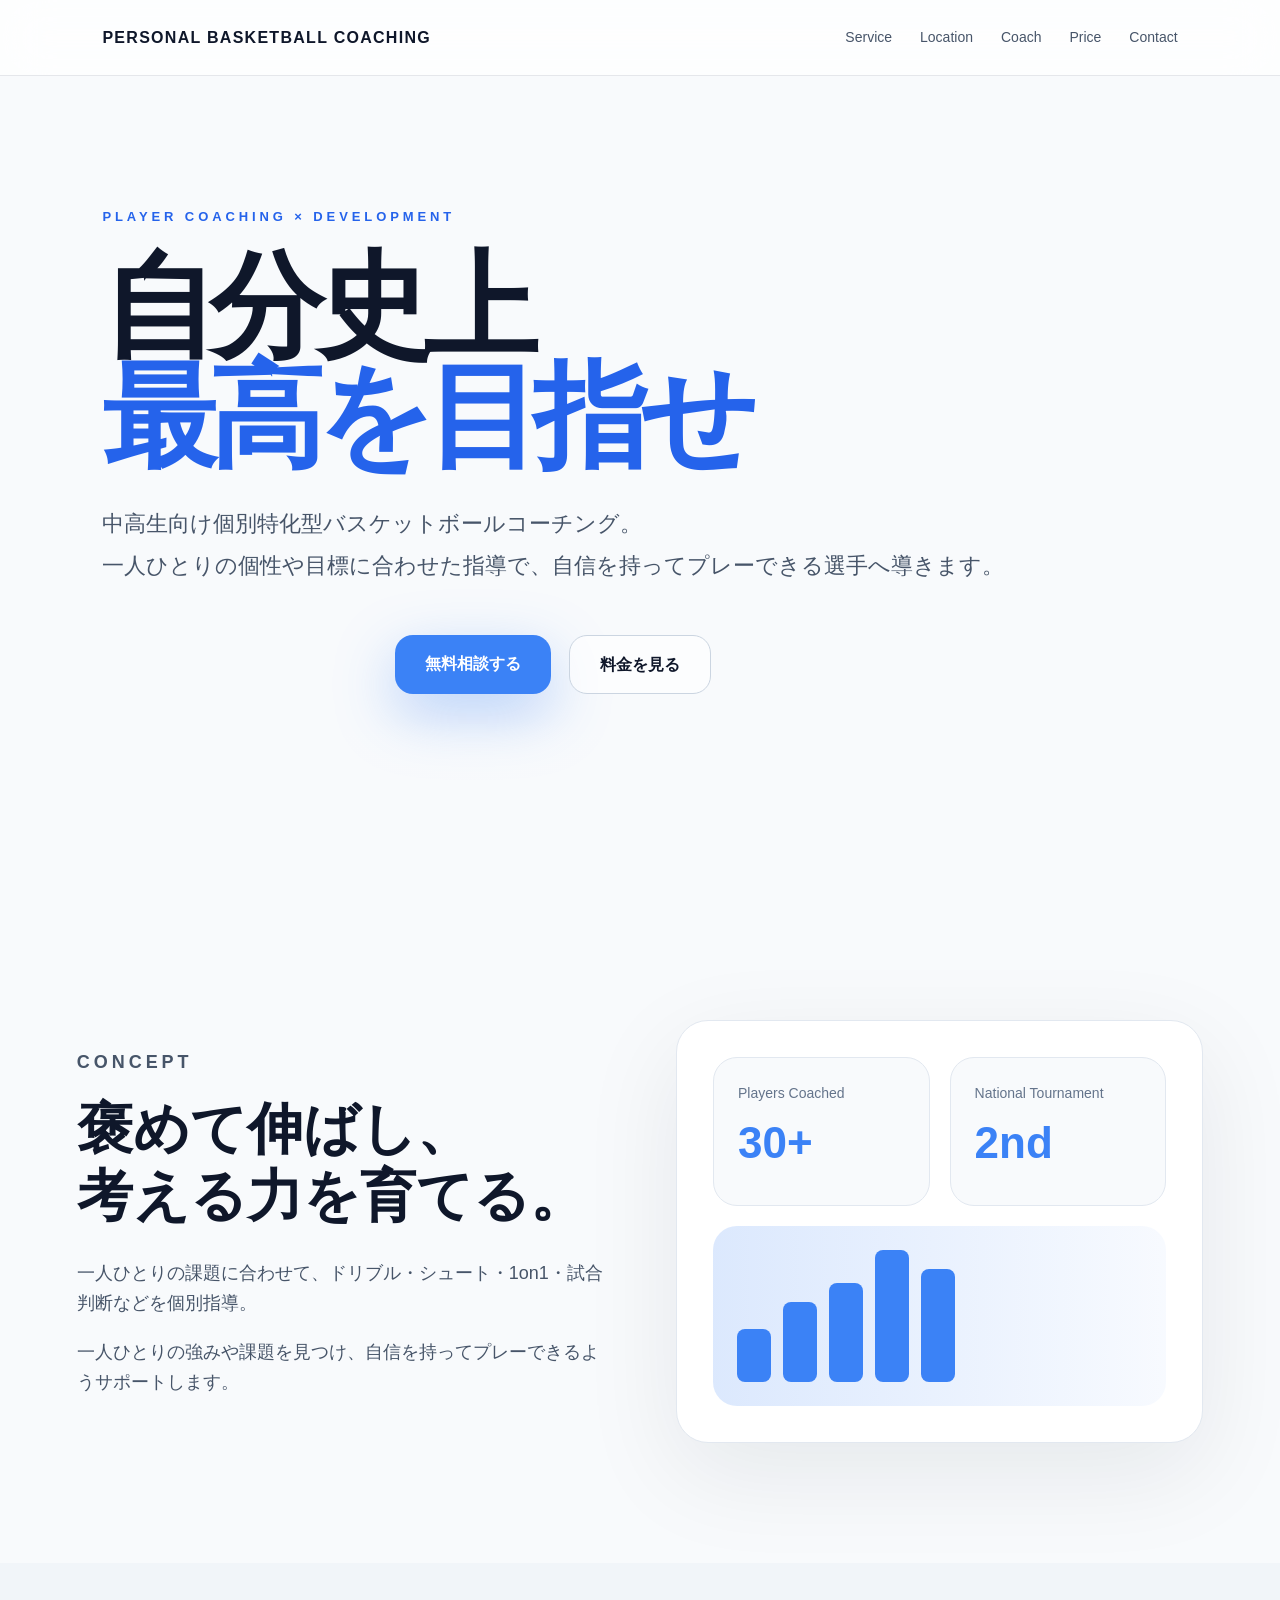
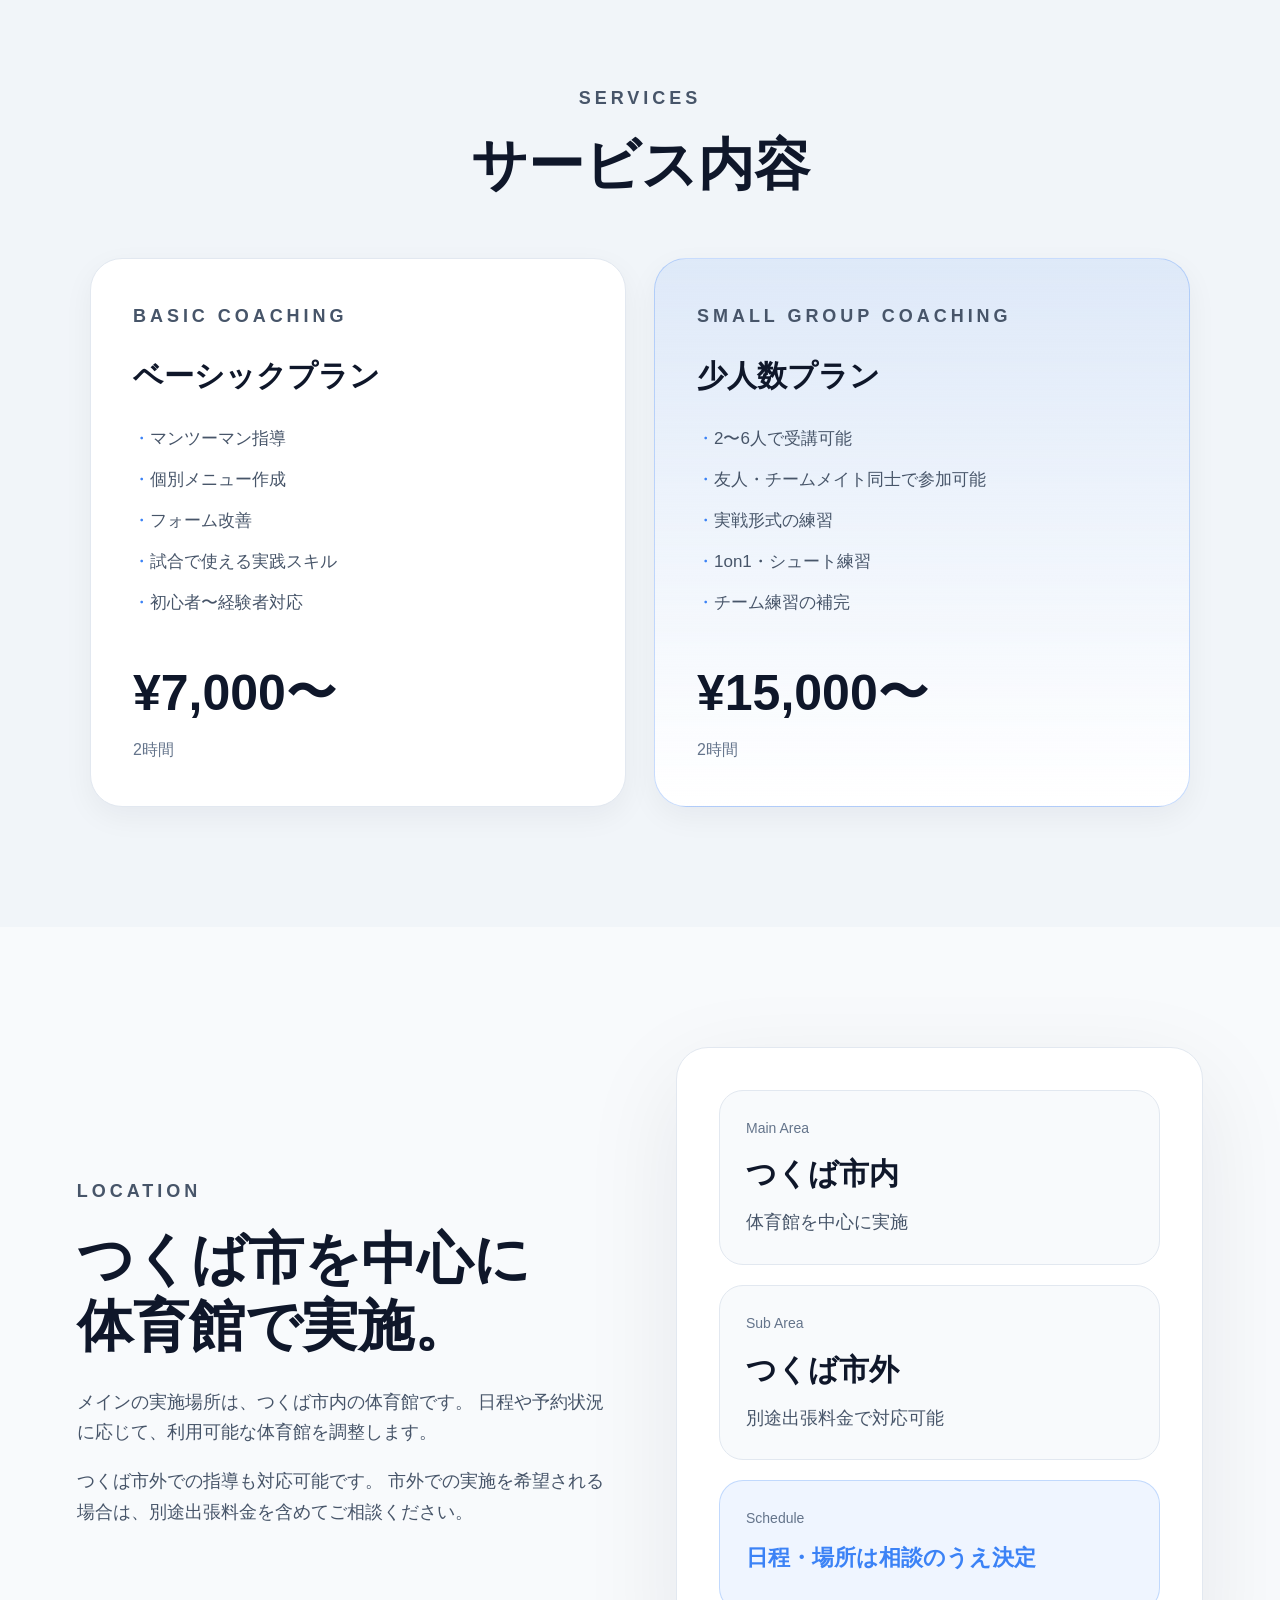
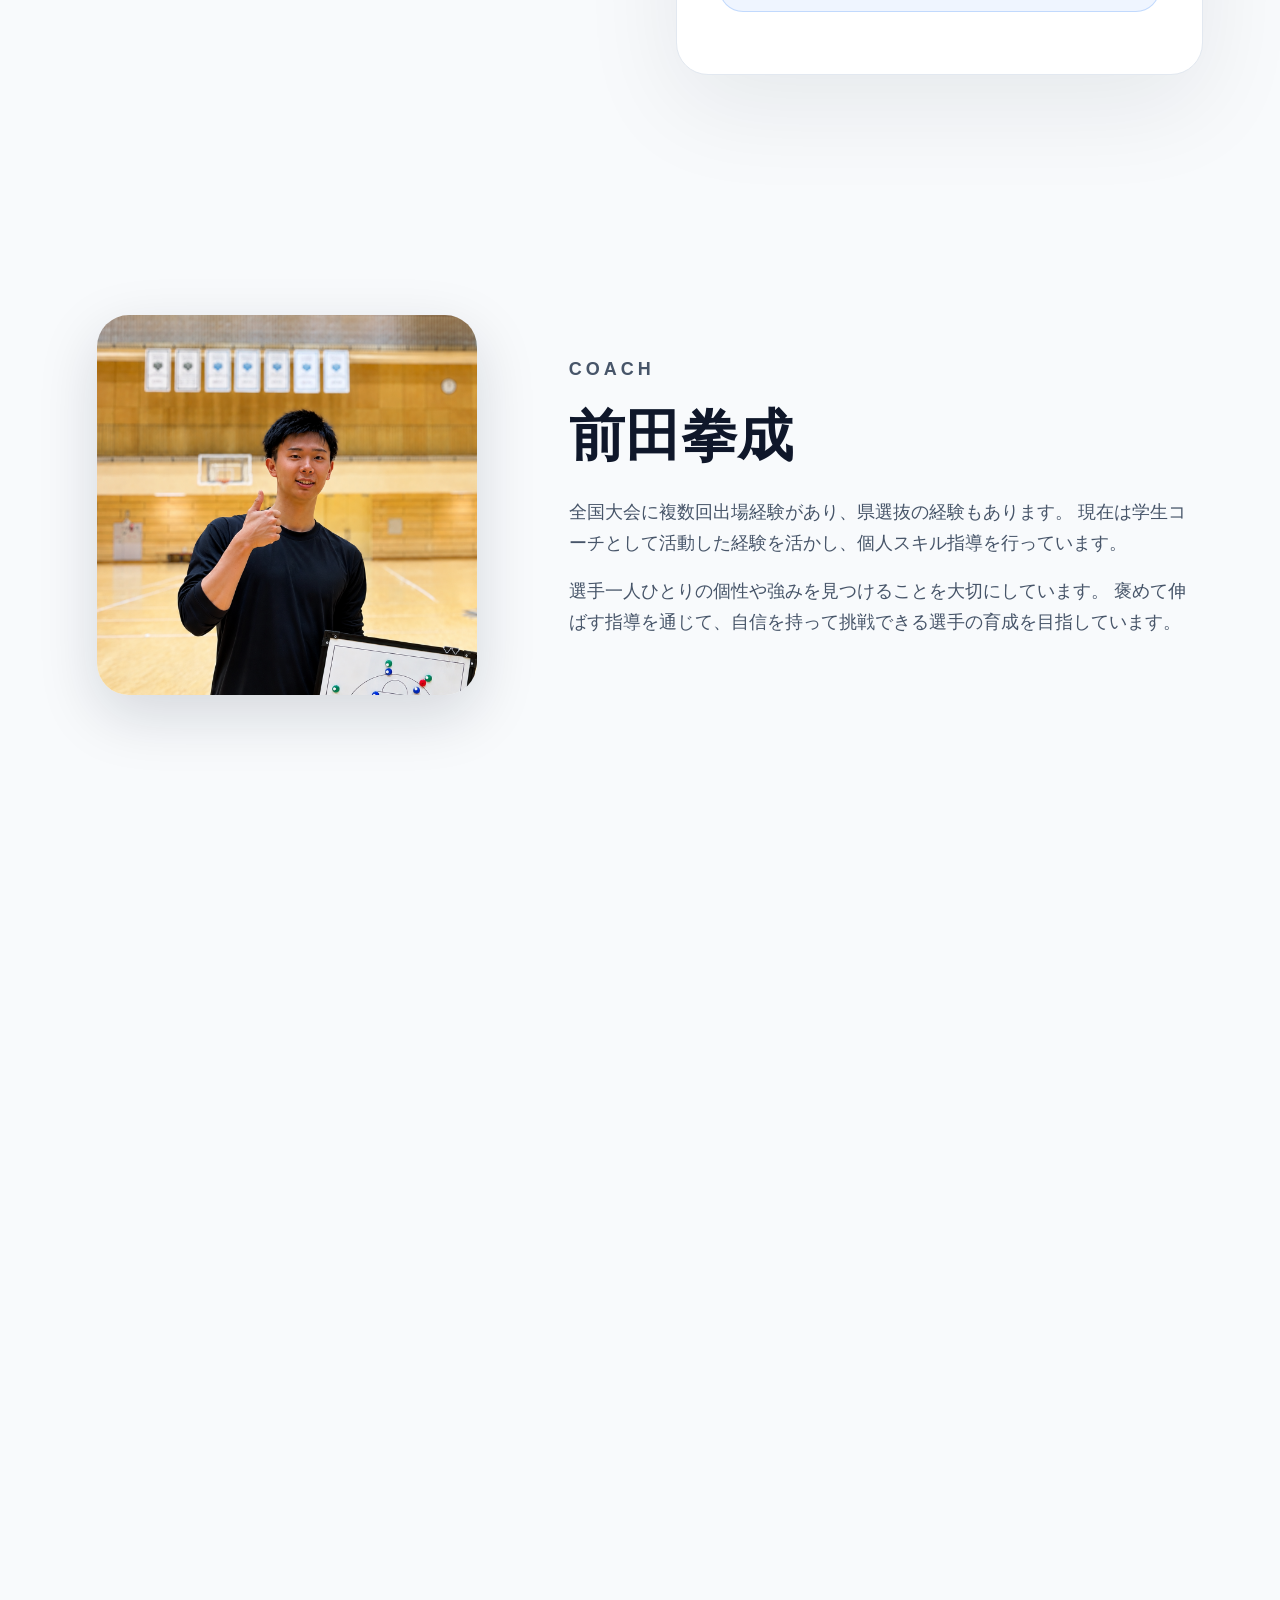
==== index.html @ 7d590913 "Add files via upload" ====
<!DOCTYPE html>
<html lang="ja">
<head>
  <meta charset="UTF-8" />
  <meta name="viewport" content="width=device-width, initial-scale=1.0" />
  <title>つくば市の個人向けバスケットボールコーチング</title>
  <link rel="stylesheet" href="styles.css" />
</head>
<body>
  <header class="header">
    <div class="logo">PERSONAL BASKETBALL COACHING</div>
    <nav>
      <a href="#service">Service</a>
      <a href="#location">Location</a>
      <a href="#coach">Coach</a>
      <a href="#price">Price</a>
      <a href="#contact">Contact</a>
    </nav>
  </header>
  <section class="hero">
    <div class="hero-content">

        <p class="tag">
            Player Coaching ×  Development
        </p>

        <h1>
        自分史上<br>
        <span>最高を目指せ</span>
        </h1>

        <p class="lead">
        中高生向け個別特化型バスケットボールコーチング。
        <br>
        一人ひとりの個性や目標に合わせた指導で、自信を持ってプレーできる選手へ導きます。
        </p>

        <div class="buttons">
        <a href="#contact" class="btn primary">
            無料相談する
        </a>

        <a href="#price" class="btn secondary">
            料金を見る
        </a>
        </div>
    </div>
    </section>

  <section class="section concept">
    <div>
      <p class="tag">Concept</p>
      <h2>褒めて伸ばし、<br>考える力を育てる。</h2>
      <p>
        一人ひとりの課題に合わせて、ドリブル・シュート・1on1・試合判断などを個別指導。
      </p>
      <p>
        一人ひとりの強みや課題を見つけ、自信を持ってプレーできるようサポートします。
      </p>
    </div>

    <div class="analytics-card">
        <div class="stat">
        <span>Players Coached</span>
        <strong>30+</strong>
        </div>

        <div class="stat">
        <span>National Tournament</span>
        <strong>2nd</strong>
        </div>
      <div class="chart">
        <span style="height:40%"></span>
        <span style="height:60%"></span>
        <span style="height:75%"></span>
        <span style="height:100%"></span>
        <span style="height:85%"></span>
      </div>
    </div>
  </section>

  <section id="service" class="section dark">
    <p class="tag center">Services</p>
    <h2 class="center">サービス内容</h2>

    <div class="cards">
      <div class="card">
        <p class="tag">Basic Coaching</p>
        <h3>ベーシックプラン</h3>
        <ul>
          <li>マンツーマン指導</li>
          <li>個別メニュー作成</li>
          <li>フォーム改善</li>
          <li>試合で使える実践スキル</li>
          <li>初心者〜経験者対応</li>
        </ul>
        <p class="price">¥7,000〜</p>
        <span>2時間</span>
      </div>

      <div class="card featured">
        <p class="tag">Small Group Coaching</p>
        <h3>少人数プラン</h3>

        <ul>
            <li>2〜6人で受講可能</li>
            <li>友人・チームメイト同士で参加可能</li>
            <li>実戦形式の練習</li>
            <li>1on1・シュート練習</li>
            <li>チーム練習の補完</li>
        </ul>

        <p class="price">¥15,000〜</p>
        <span>2時間</span>
      </div>
    </div>
  </section>
  
    <section id="location" class="section location">
    <div>
        <p class="tag">Location</p>

        <h2>
        つくば市を中心に<br>
        体育館で実施。
        </h2>

        <p>
        メインの実施場所は、つくば市内の体育館です。
        日程や予約状況に応じて、利用可能な体育館を調整します。
        </p>

        <p>
        つくば市外での指導も対応可能です。
        市外での実施を希望される場合は、別途出張料金を含めてご相談ください。
        </p>
    </div>

    <div class="location-card">
        <div class="location-box">
        <span>Main Area</span>
        <strong>つくば市内</strong>
        <p>体育館を中心に実施</p>
        </div>

        <div class="location-box">
        <span>Sub Area</span>
        <strong>つくば市外</strong>
        <p>別途出張料金で対応可能</p>
        </div>

        <div class="location-box location-note">
        <span>Schedule</span>
        <strong>日程・場所は相談のうえ決定</strong>
        </div>
    </div>
    </section>

  <section id="coach" class="section coach">
    <div class="coach-img">
        <img src="images/coach.png" alt="coach">
    </div>
    <div>
      <p class="tag">Coach</p>
      <h2>前田拳成</h2>
      <p>
        全国大会に複数回出場経験があり、県選抜の経験もあります。
        現在は学生コーチとして活動した経験を活かし、個人スキル指導を行っています。
      </p>
      <p>
        選手一人ひとりの個性や強みを見つけることを大切にしています。
        褒めて伸ばす指導を通じて、自信を持って挑戦できる選手の育成を目指しています。
      </p>
    </div>
  </section>

  <section id="price" class="section dark">
    <p class="tag center">Price</p>
    <h2 class="center">料金</h2>

    <div class="price-list">
      <div><span>ベーシック 2時間</span><strong>¥7,000〜</strong></div>
       <div><span>ベーシック 1ヶ月（8時間）</span><strong>¥28,000〜</strong></div>
      <div><span>少人数 2時間</span><strong>¥15,000〜</strong></div>
    </div>
  </section>

  <section id="contact" class="cta">
    <h2>本気で上手くなりたい選手へ。</h2>
    <p>一人ひとりの課題に合わせたコーチングで、試合で使えるスキルを身につける。</p>
    <a
        href="https://line.me/ti/p/PihSrC2wMK"
        target="_blank"
        class="btn primary"
        >
        LINEで無料相談
    </a>
  </section>

  <script src="script.js"></script>
</body>
</html>
---- styles.css ----
* {
  margin: 0;
  padding: 0;
  box-sizing: border-box;
}

body {
  background: #f8fafc;
  color: #0f172a;
  font-family: -apple-system, BlinkMacSystemFont, "Helvetica Neue", Arial, sans-serif;
  line-height: 1.7;
}

a {
  color: inherit;
  text-decoration: none;
}

.header {
  position: fixed;
  top: 0;
  width: 100%;
  padding: 24px 8%;
  display: flex;
  justify-content: space-between;
  align-items: center;
  z-index: 100;
  background: rgba(255,255,255,.72);
  backdrop-filter: blur(24px);
  border-bottom: 1px solid #e5e7eb;
}

.logo {
  font-weight: 800;
  letter-spacing: 0.08em;
}

nav {
  display: flex;
  gap: 28px;
  color: #475569;
  font-size: 14px;
}

nav a:hover {
  color: #3b82f6;
}

.hero {
  height: 100vh;
  min-height: 760px;
  background:
    linear-gradient(
      90deg,
      rgba(248,250,252,.98) 0%,
      rgba(248,250,252,.88) 40%,
      rgba(248,250,252,.45) 70%,
      rgba(248,250,252,.15) 100%
    ),
    url("https://images.unsplash.com/photo-1546519638-68e109498ffc?q=80&w=2000&auto=format&fit=crop")
    center center / cover;
  display: flex;
  align-items: center;
  justify-content: flex-start;
  padding: 0 8%;
  position: relative;
}

.hero-content {
  max-width: 1000px;
}

.hero .tag {
  color: #2563eb;
  font-size: 13px;
  letter-spacing: .3em;
  font-weight: 700;
  margin-bottom: 24px;
}

.hero h1 {
  font-size: clamp(70px, 9vw, 120px);
  line-height: .95;
  letter-spacing: -0.07em;
  margin-bottom: 32px;
  color: #0f172a;
}

.hero h1 span {
  color: #2563eb;
}

.hero .lead {
  font-size: 22px;
  line-height: 1.9;
  color: #475569;
  margin-bottom: 48px;
}

.hero .buttons {
  display: flex;
  gap: 18px;
}

.hero::after {
  content: "";
  position: absolute;
  left: 0;
  right: 0;
  bottom: 0;
  height: 180px;
  background: linear-gradient(
    to bottom,
    rgba(248,250,252,0),
    #f8fafc
  );
}

.tag {
  color: #3b82f6;
  letter-spacing: .22em;
  text-transform: uppercase;
  font-size: 13px;
  margin-bottom: 18px;
  font-weight: 700;
}

h1 {
  font-size: clamp(44px, 8vw, 86px);
  line-height: 1.08;
  margin-bottom: 28px;
}

h1 span,
h2 span {
  color: #3b82f6;
}

h2 {
  font-size: clamp(34px, 5vw, 56px);
  line-height: 1.2;
  margin-bottom: 28px;
}

h3 {
  font-size: 30px;
  margin-bottom: 24px;
}

.lead {
  color: #475569;
  font-size: clamp(17px, 2vw, 23px);
  margin-bottom: 42px;
}

.buttons {
  display: flex;
  justify-content: center;
  gap: 16px;
  flex-wrap: wrap;
}

.btn {
  display: inline-block;
  padding: 15px 30px;
  border-radius: 18px;
  font-weight: 700;
  transition: .25s;
}

.primary {
  color: #fff;
  background: #3b82f6;
  box-shadow: 0 20px 60px rgba(59,130,246,.35);
}

.primary:hover {
  background: #60a5fa;
  transform: translateY(-2px);
}

.secondary {
  color: #0f172a;
  background: rgba(255,255,255,.65);
  border: 1px solid #cbd5e1;
}

.secondary:hover {
  border-color: #3b82f6;
  transform: translateY(-2px);
}

.section {
  padding: 120px 6%;
  max-width: 1280px;
  margin: 0 auto;
}

.concept,
.location {
  display: grid;
  grid-template-columns: 1fr 1fr;
  gap: 72px;
  align-items: center;
}

.section p {
  color: #475569;
  font-size: 18px;
  margin-bottom: 18px;
}

.dark {
  max-width: none;
  background: #f1f5f9;
}

.center {
  text-align: center;
}

.analytics-card {
  background: #fff;
  border: 1px solid #e2e8f0;
  border-radius: 32px;
  padding: 36px;
  display: grid;
  grid-template-columns: 1fr 1fr;
  gap: 20px;
  box-shadow: 0 30px 100px rgba(15,23,42,.08);
}

.stat {
  background: #f8fafc;
  border: 1px solid #e2e8f0;
  border-radius: 24px;
  padding: 24px;
}

.stat span {
  display: block;
  color: #64748b;
  font-size: 14px;
}

.stat strong {
  color: #3b82f6;
  font-size: 44px;
}

.chart {
  grid-column: span 2;
  height: 180px;
  background: linear-gradient(90deg, rgba(59,130,246,.18), rgba(59,130,246,.04));
  border-radius: 24px;
  display: flex;
  align-items: flex-end;
  gap: 12px;
  padding: 24px;
}

.chart span {
  width: 34px;
  background: #3b82f6;
  border-radius: 8px;
}

.cards {
  display: grid;
  grid-template-columns: repeat(2, 1fr);
  gap: 28px;
  max-width: 1100px;
  margin: 60px auto 0;
}

.card {
  background: #fff;
  border: 1px solid #e2e8f0;
  border-radius: 32px;
  padding: 42px;
  transition: .25s;
  box-shadow: 0 10px 30px rgba(15,23,42,.05);
}

.card:hover {
  border-color: rgba(59,130,246,.45);
  transform: translateY(-4px);
  box-shadow: 0 24px 70px rgba(15,23,42,.09);
}

.featured {
  background: linear-gradient(to bottom, rgba(59,130,246,.10), #fff);
  border-color: rgba(59,130,246,.28);
}

ul {
  list-style: none;
  color: #475569;
  font-size: 17px;
}

li {
  margin-bottom: 12px;
}

li::before {
  content: "・";
  color: #3b82f6;
}

.price {
  font-size: 50px !important;
  font-weight: 800;
  color: #0f172a !important;
  margin-top: 34px;
  margin-bottom: 0 !important;
}

.card > span {
  color: #64748b;
}

.location-card {
  background: #fff;
  border: 1px solid #e2e8f0;
  border-radius: 32px;
  padding: 42px;
  box-shadow: 0 30px 100px rgba(15,23,42,.08);
}

.location-box {
  background: #f8fafc;
  border: 1px solid #e2e8f0;
  border-radius: 24px;
  padding: 26px;
  margin-bottom: 20px;
}

.location-box span {
  display: block;
  color: #64748b;
  font-size: 14px;
  margin-bottom: 8px;
}

.location-box strong {
  display: block;
  color: #0f172a;
  font-size: 30px;
  margin-bottom: 8px;
}

.location-box p {
  color: #475569;
  margin-bottom: 0;
}

.location-note {
  background: rgba(59,130,246,.08);
  border-color: rgba(59,130,246,.25);
}

.location-note strong {
  color: #3b82f6;
  font-size: 22px;
}

/* Coach */
.coach {
  display: grid;
  grid-template-columns: 420px 1fr;
  gap: 72px;
  align-items: center;
}

.coach-img {
  display: flex;
  justify-content: center;
  align-items: flex-start;
}

.coach-img img {
  width: 100%;
  max-width: 380px;
  height: auto;
  border-radius: 32px;
  box-shadow: 0 20px 60px rgba(15,23,42,.15);
}

.price-list {
  max-width: 900px;
  margin: 56px auto 0;
  background: #fff;
  border: 1px solid #e2e8f0;
  border-radius: 28px;
  overflow: hidden;
  box-shadow: 0 20px 70px rgba(15,23,42,.06);
}

.price-list div {
  display: flex;
  justify-content: space-between;
  padding: 24px 32px;
  border-bottom: 1px solid #e2e8f0;
  font-size: 18px;
  color: #334155;
}

.price-list div:last-child {
  border-bottom: none;
}

.price-list strong {
  color: #3b82f6;
  font-size: 22px;
}

.cta {
  padding: 140px 6%;
  text-align: center;
  background: linear-gradient(to bottom, #f8fafc, #fff);
}

.cta p {
  color: #64748b;
  font-size: 20px;
  margin-bottom: 40px;
}

.fade-in {
  opacity: 0;
  transform: translateY(30px);
  transition: 0.8s ease;
}

.fade-in.show {
  opacity: 1;
  transform: translateY(0);
}

@media (max-width: 768px) {
  nav {
    display: none;
  }

  .concept,
  .location,
  .cards {
    grid-template-columns: 1fr;
  }

  .coach {
    grid-template-columns: 1fr;
  }

  .coach-img img {
    max-width: 300px;
  }

  .section {
    padding: 90px 6%;
  }

  .analytics-card {
    grid-template-columns: 1fr;
  }

  .chart {
    grid-column: span 1;
  }

  .price-list div {
    flex-direction: column;
    gap: 8px;
  }
}
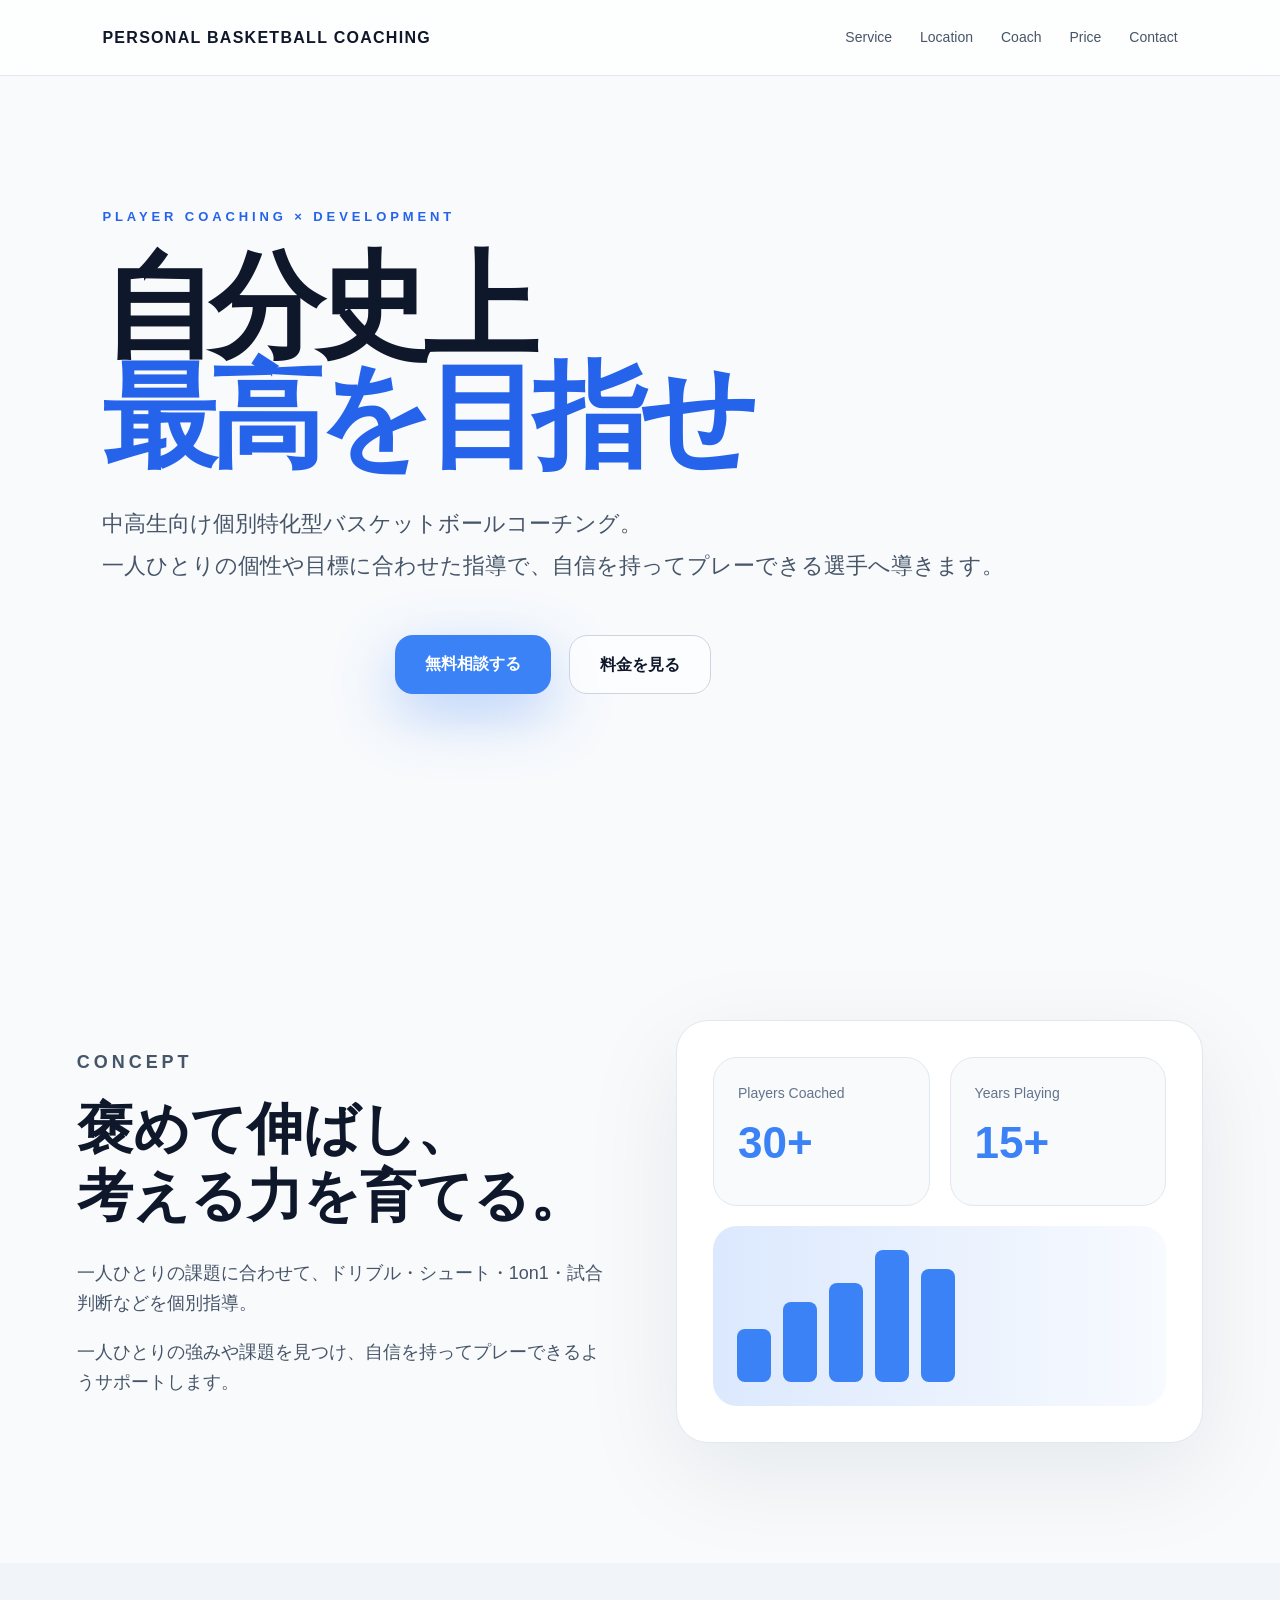
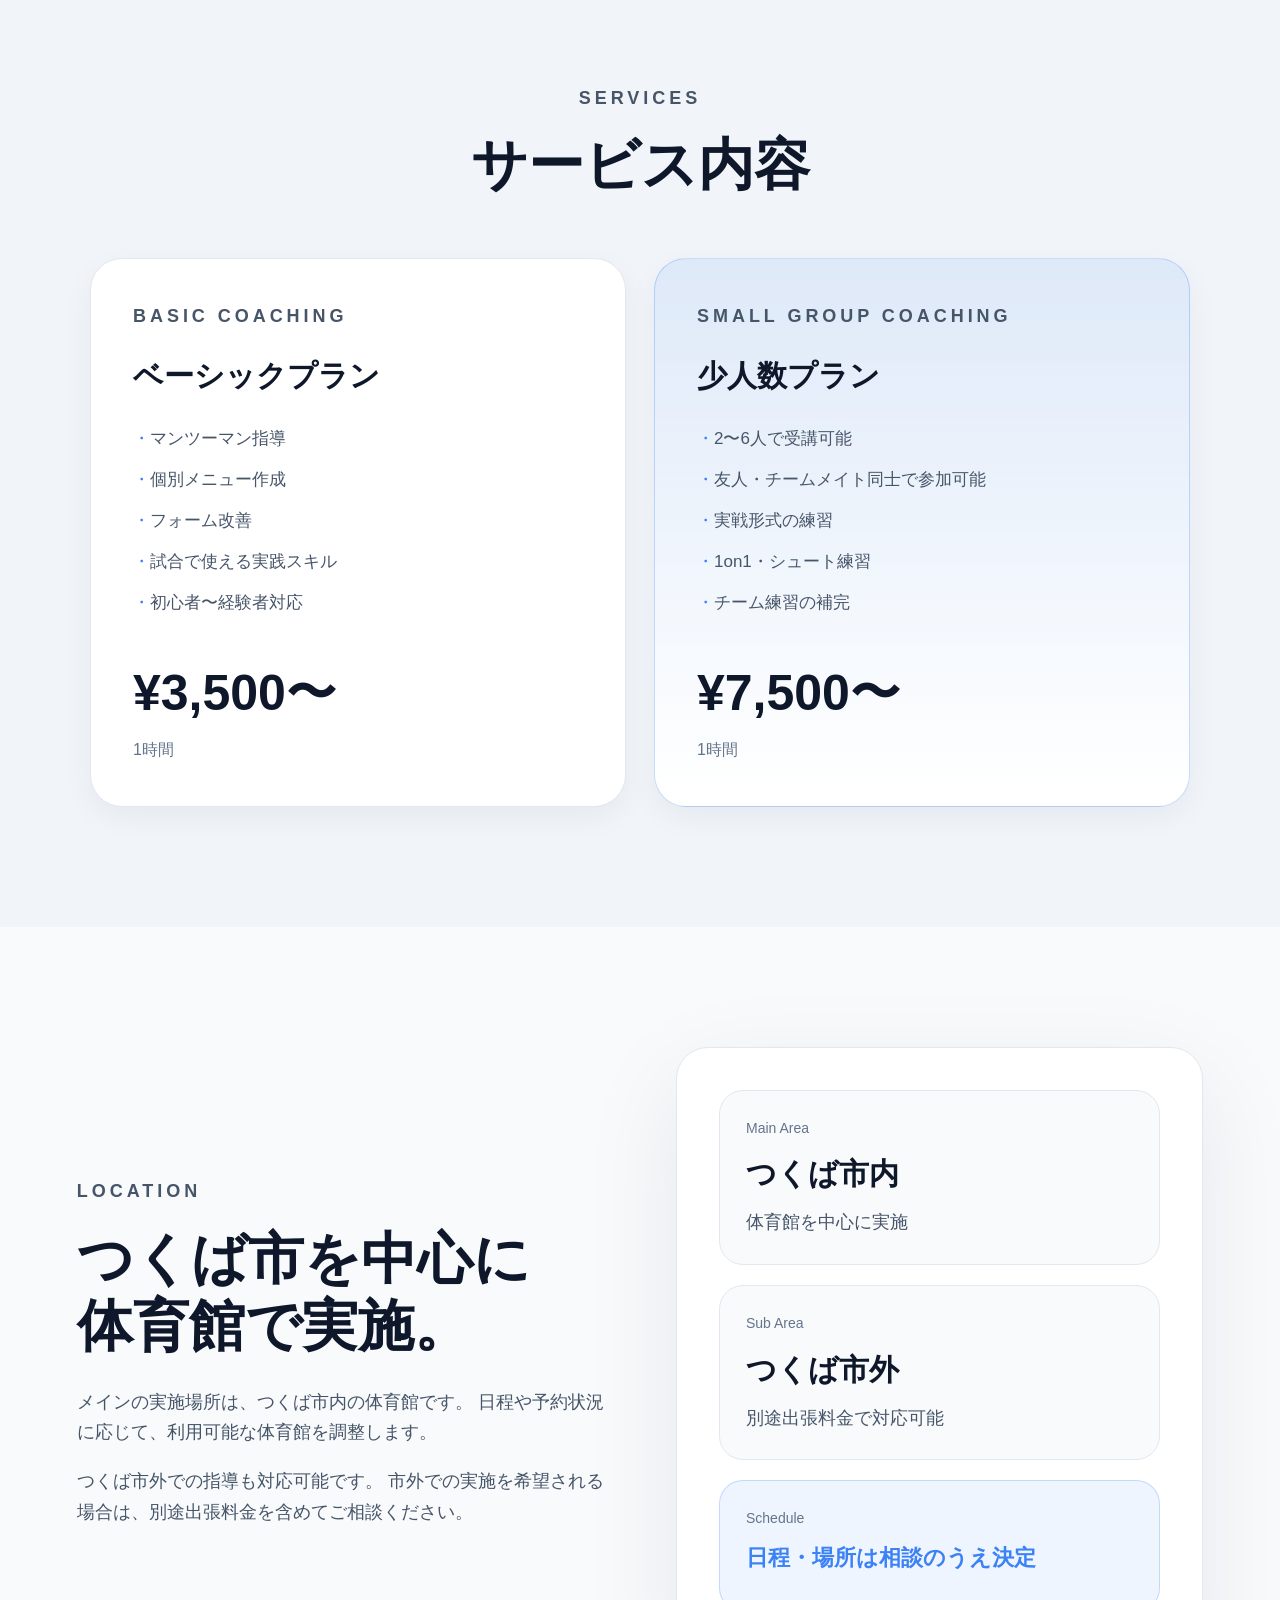
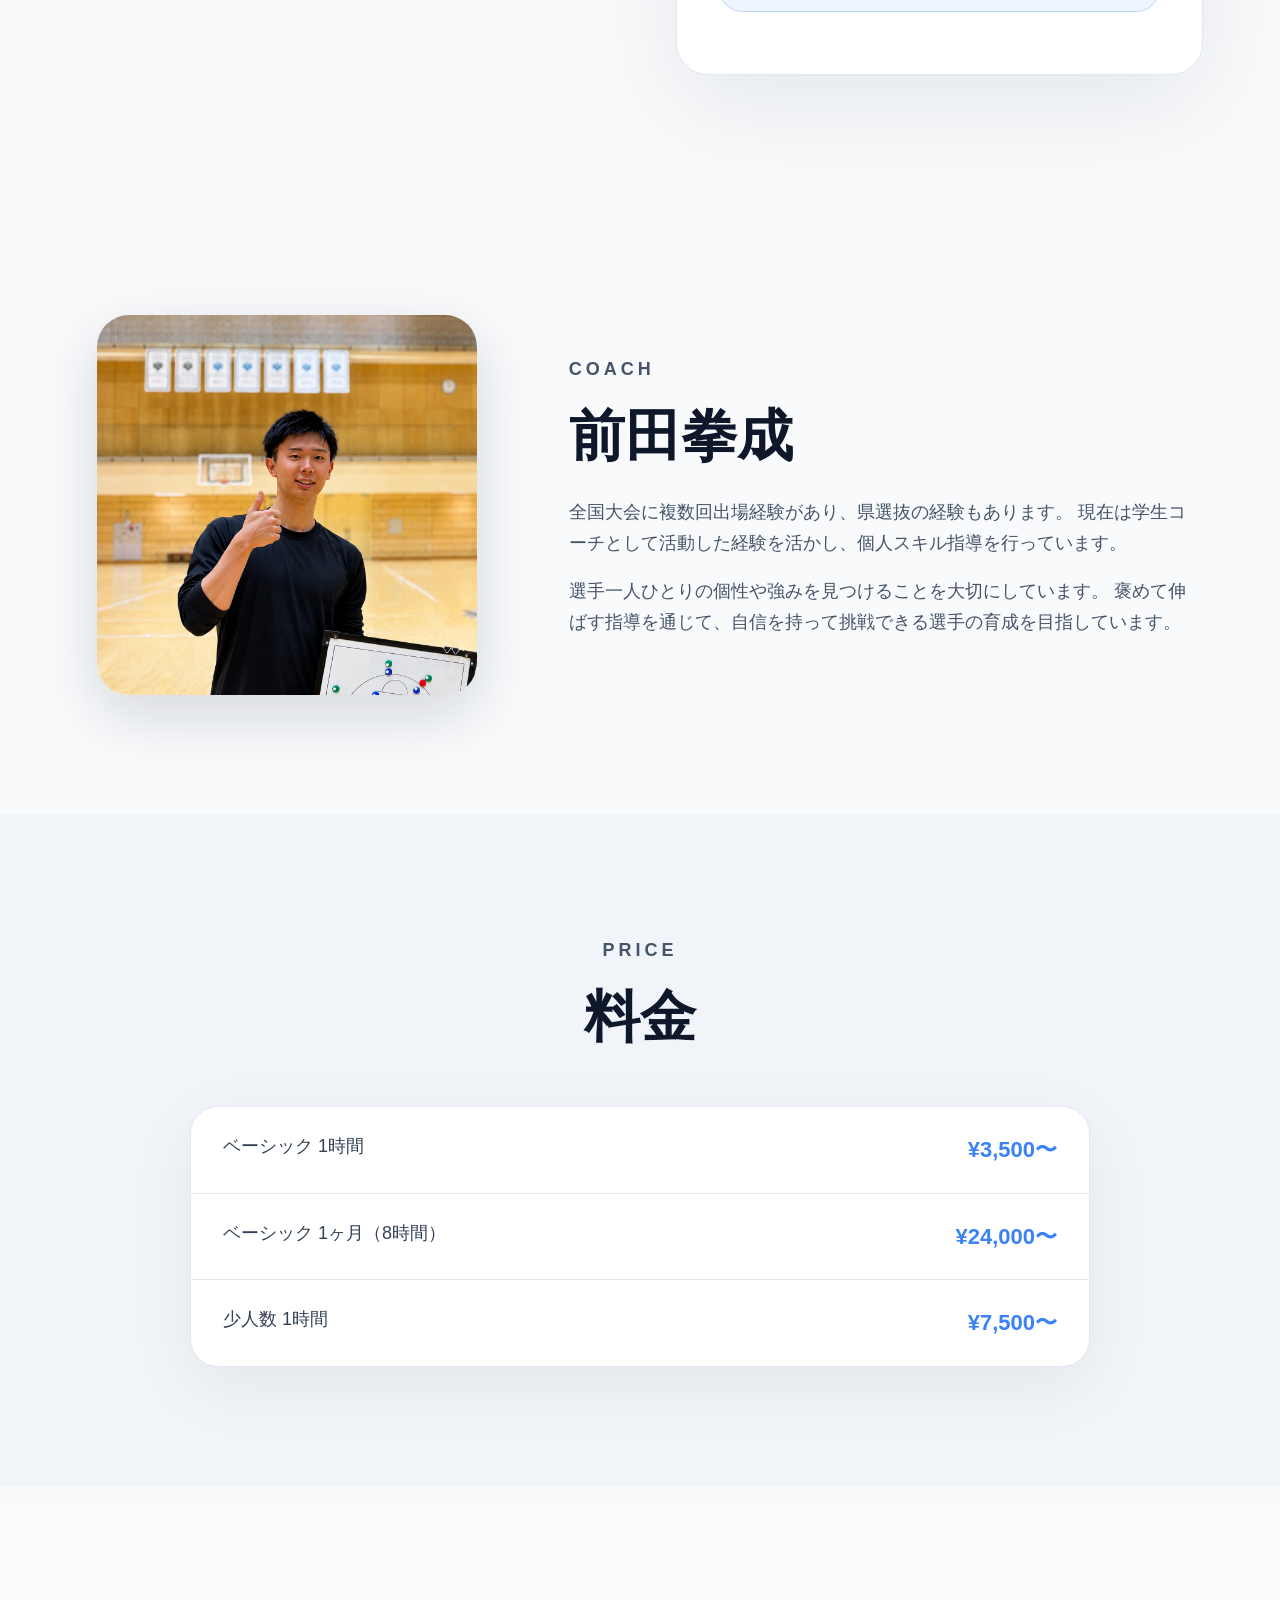
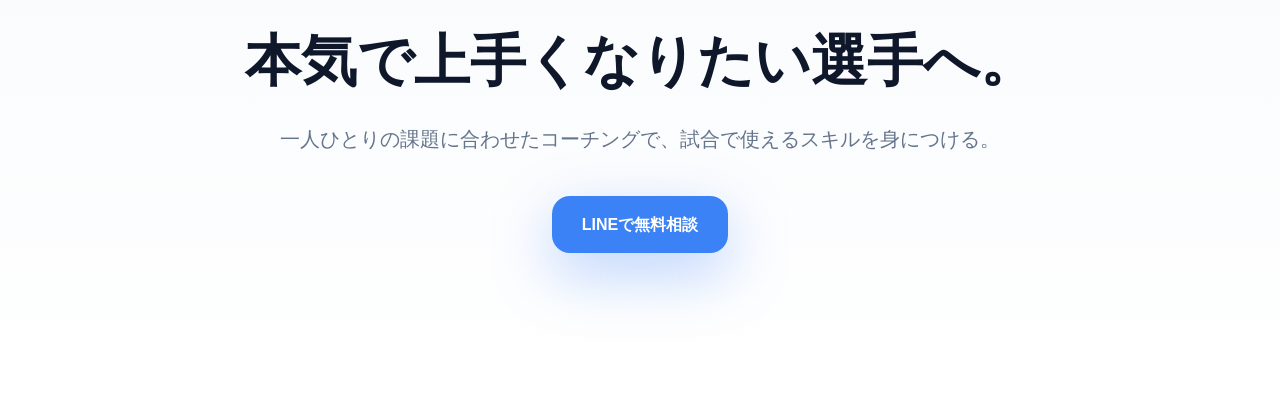
==== commit 161e81cf: "Update index.html" ====
--- a/index.html
+++ b/index.html
@@ -66,8 +66,8 @@
         </div>
 
         <div class="stat">
-        <span>National Tournament</span>
-        <strong>2nd</strong>
+        <span>Years Playing</span>
+        <strong>15+</strong>
         </div>
       <div class="chart">
         <span style="height:40%"></span>
@@ -94,8 +94,8 @@
           <li>試合で使える実践スキル</li>
           <li>初心者〜経験者対応</li>
         </ul>
-        <p class="price">¥7,000〜</p>
-        <span>2時間</span>
+        <p class="price">¥3,500〜</p>
+        <span>1時間</span>
       </div>
 
       <div class="card featured">
@@ -110,8 +110,8 @@
             <li>チーム練習の補完</li>
         </ul>
 
-        <p class="price">¥15,000〜</p>
-        <span>2時間</span>
+        <p class="price">¥7,500〜</p>
+        <span>1時間</span>
       </div>
     </div>
   </section>
@@ -179,9 +179,9 @@
     <h2 class="center">料金</h2>
 
     <div class="price-list">
-      <div><span>ベーシック 2時間</span><strong>¥7,000〜</strong></div>
-       <div><span>ベーシック 1ヶ月（8時間）</span><strong>¥28,000〜</strong></div>
-      <div><span>少人数 2時間</span><strong>¥15,000〜</strong></div>
+      <div><span>ベーシック 1時間</span><strong>¥3,500〜</strong></div>
+       <div><span>ベーシック 1ヶ月（8時間）</span><strong>¥24,000〜</strong></div>
+      <div><span>少人数 1時間</span><strong>¥7,500〜</strong></div>
     </div>
   </section>
 
@@ -199,4 +199,4 @@
 
   <script src="script.js"></script>
 </body>
-</html>+</html>
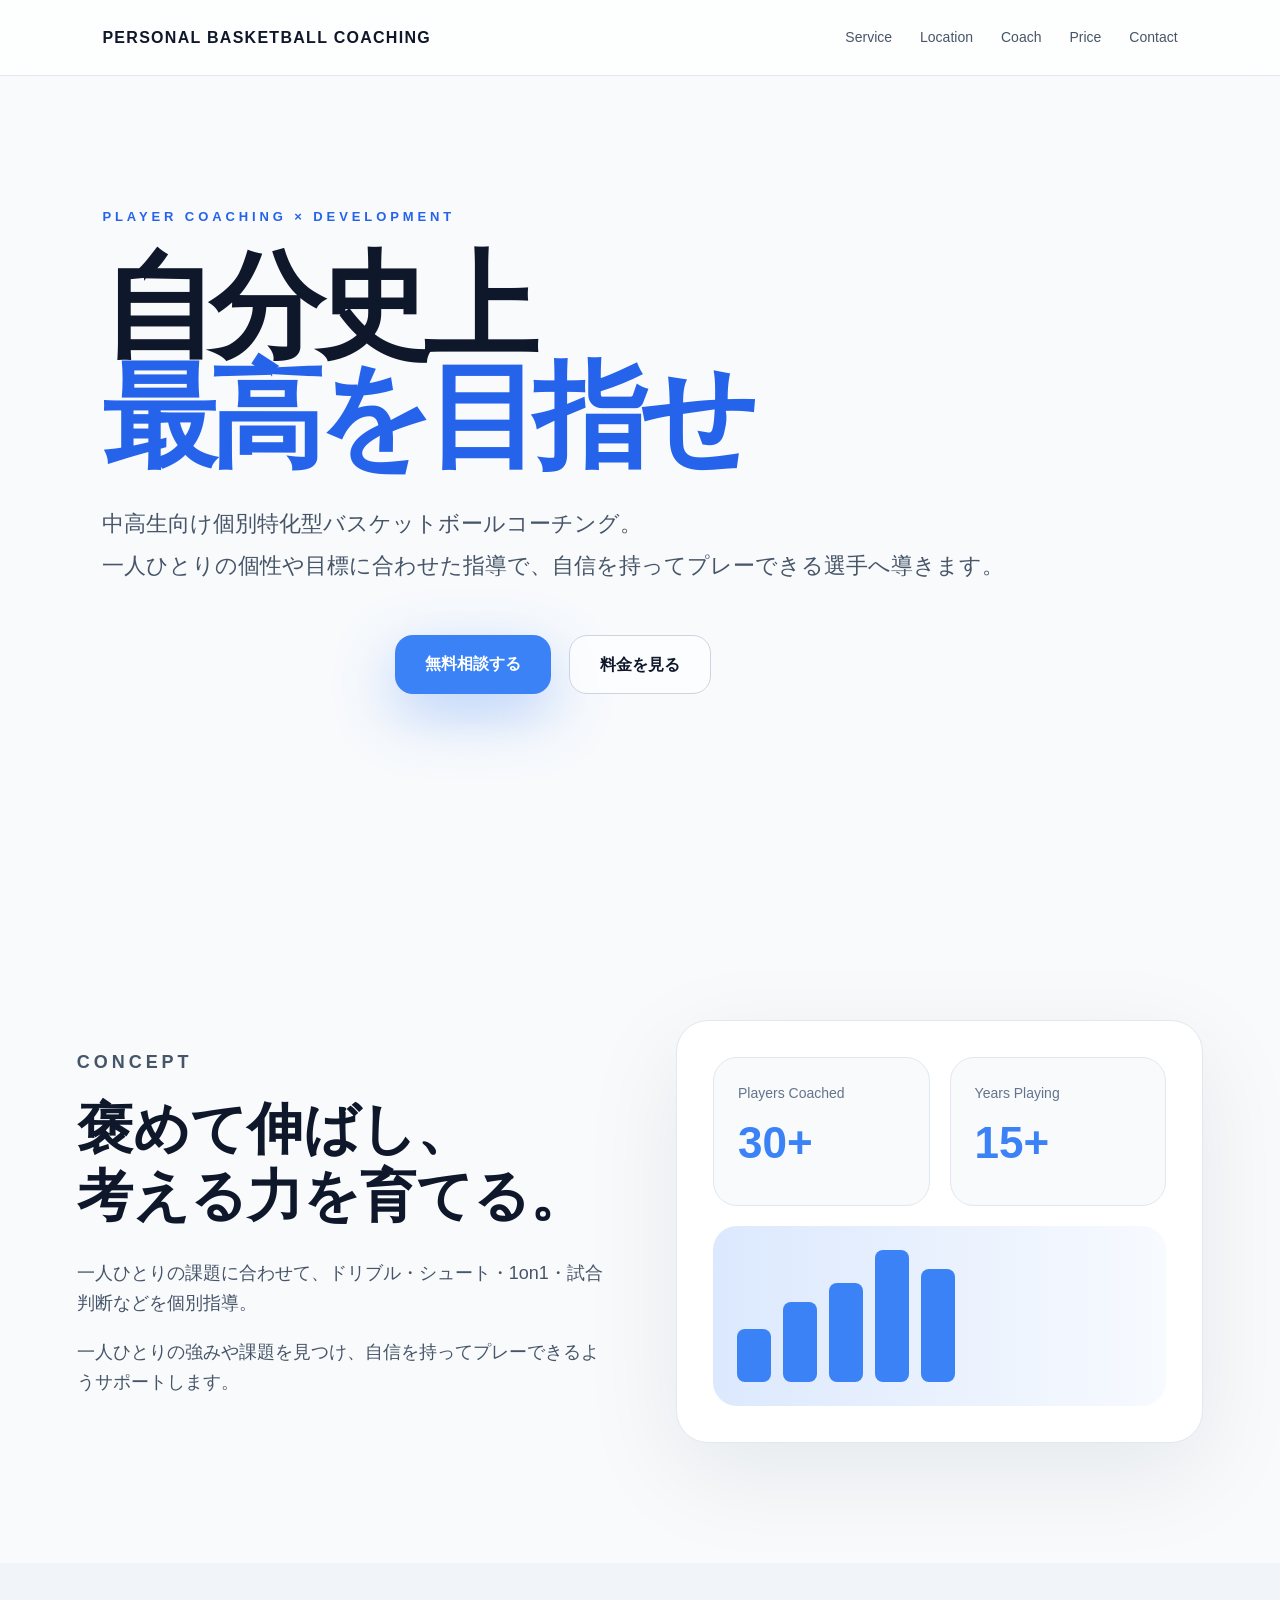
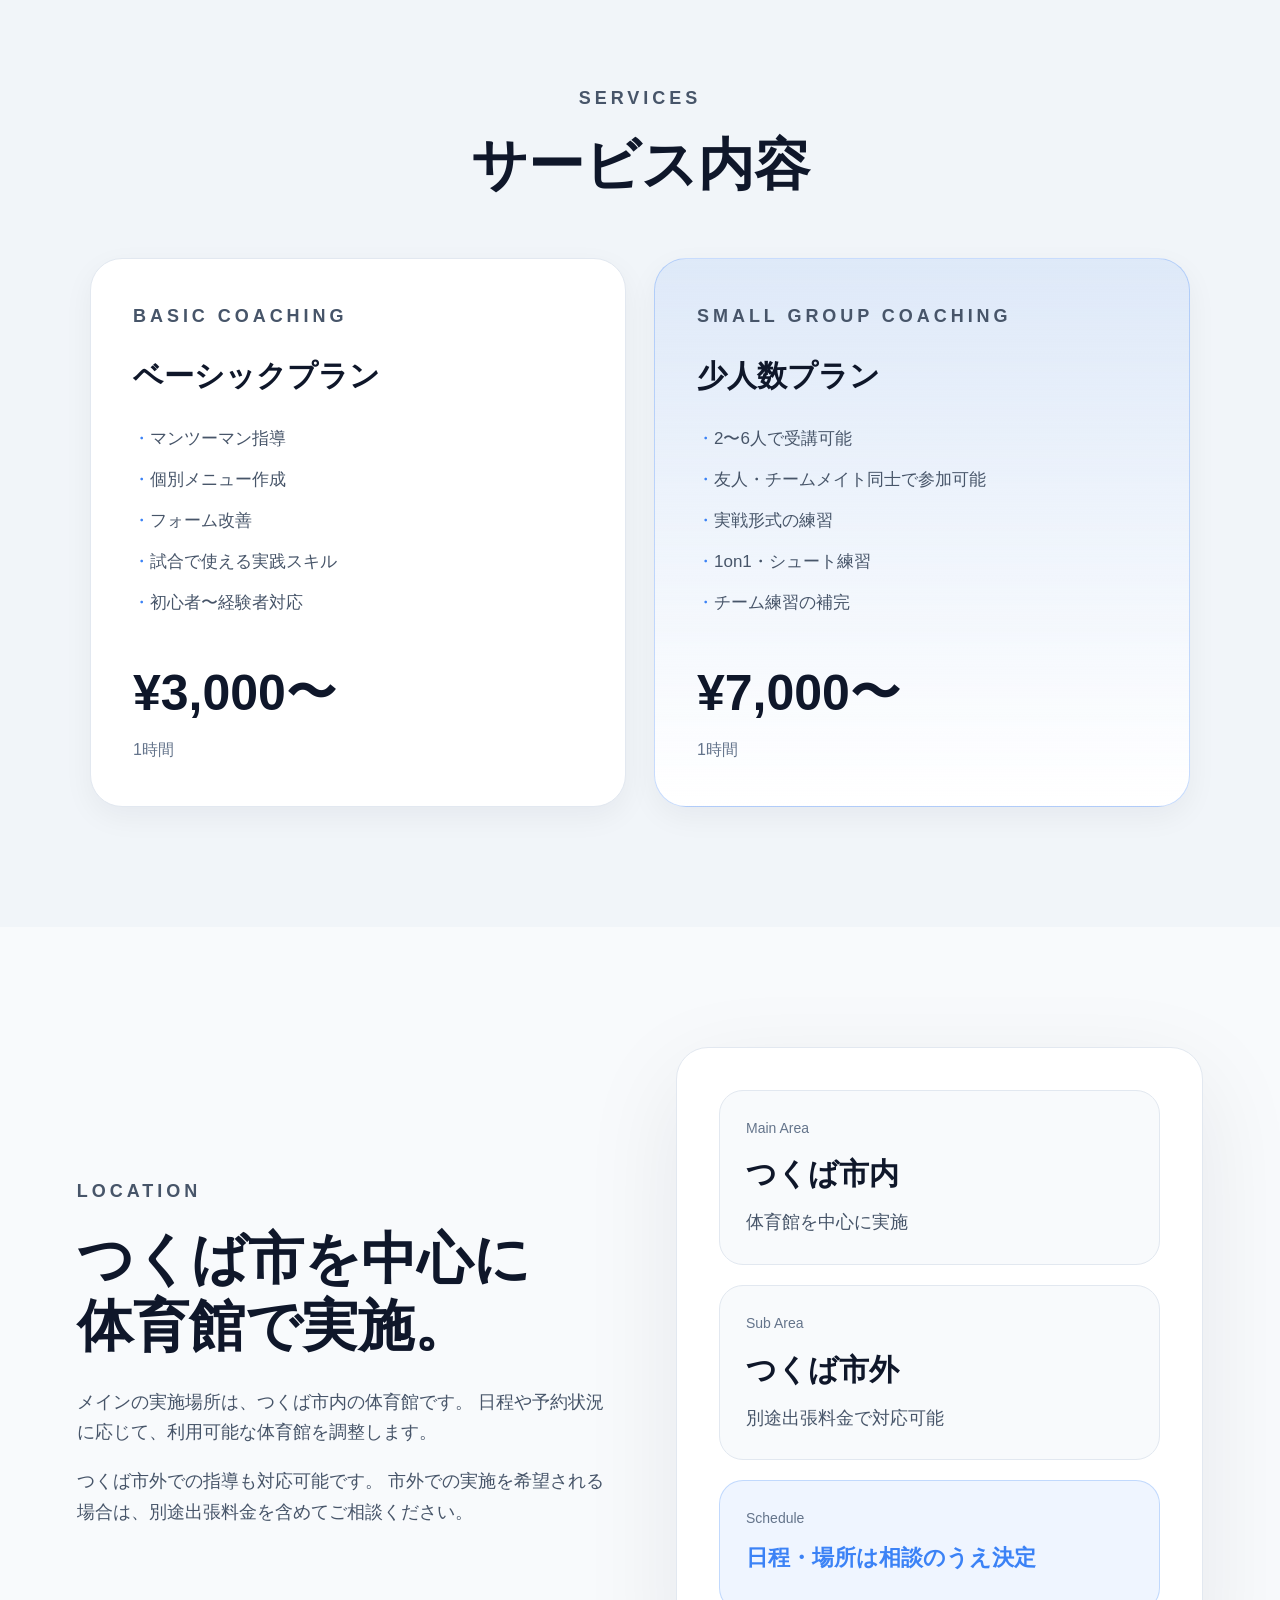
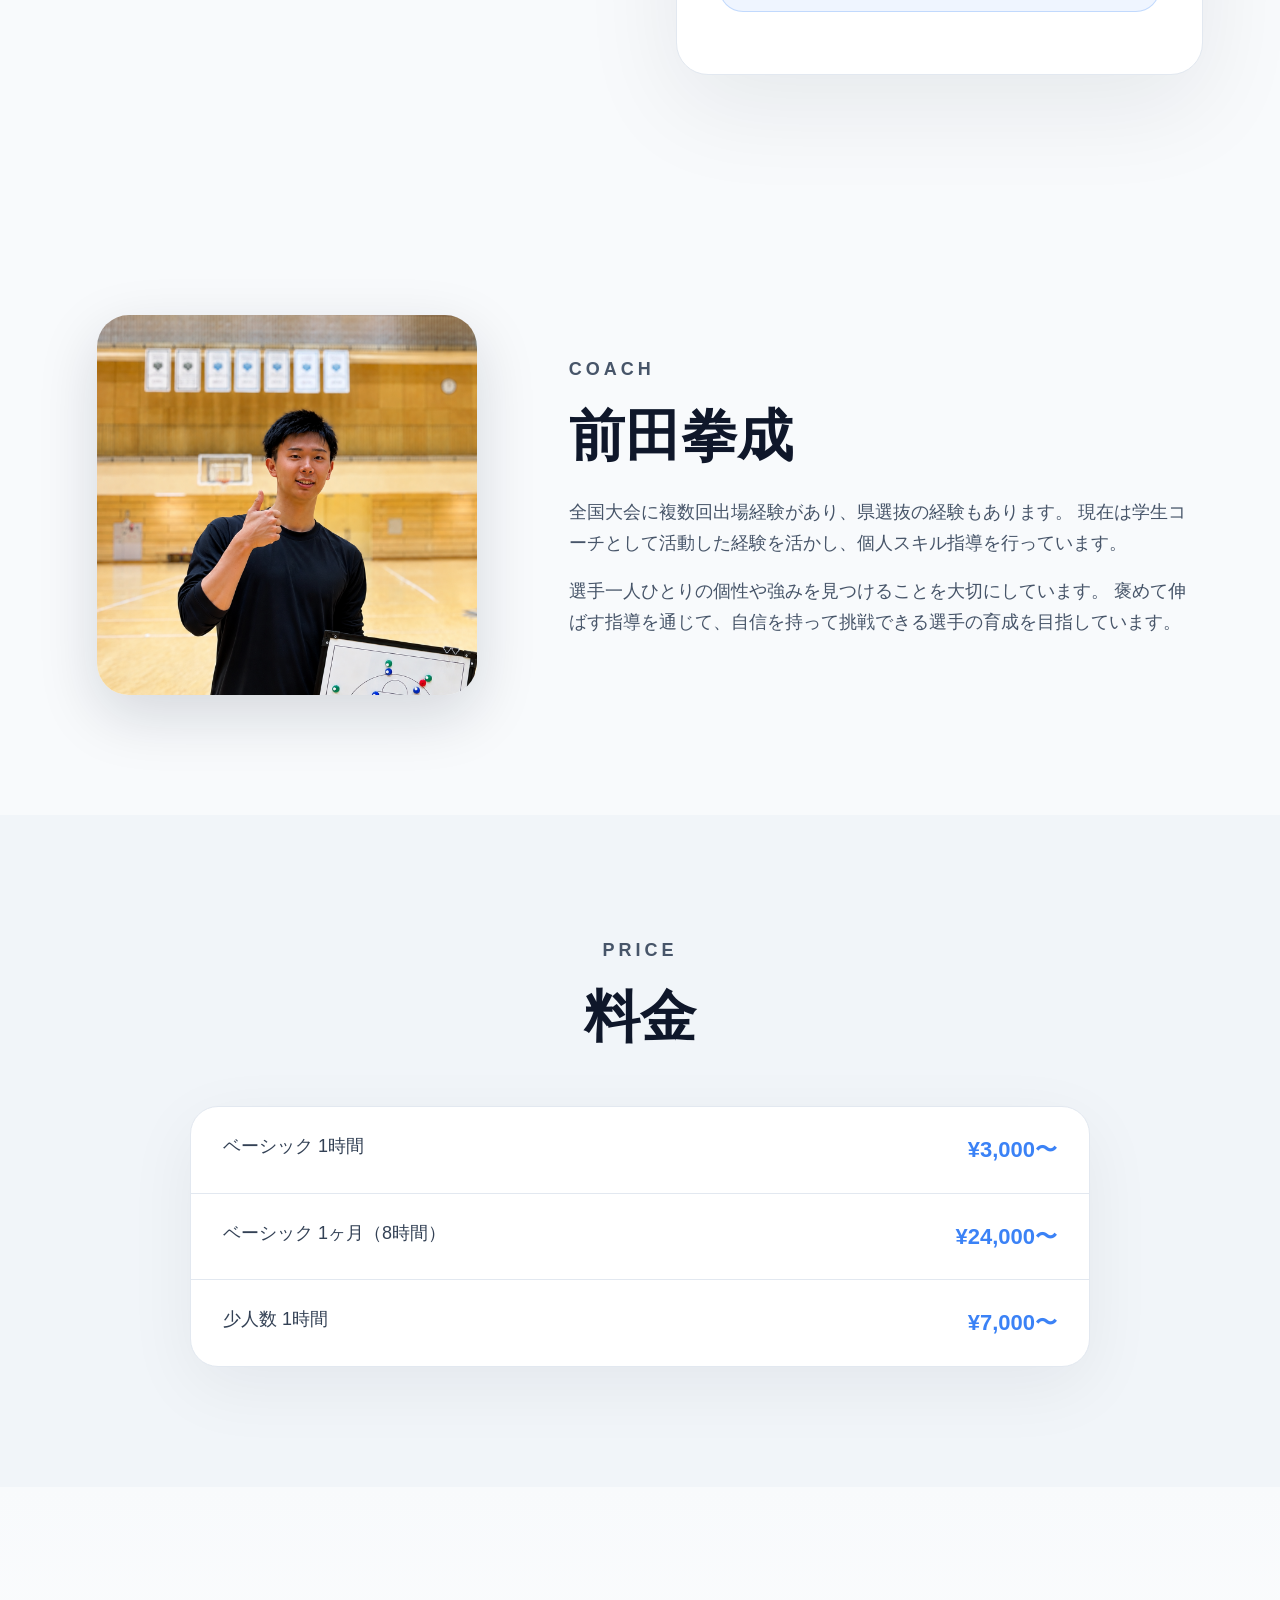
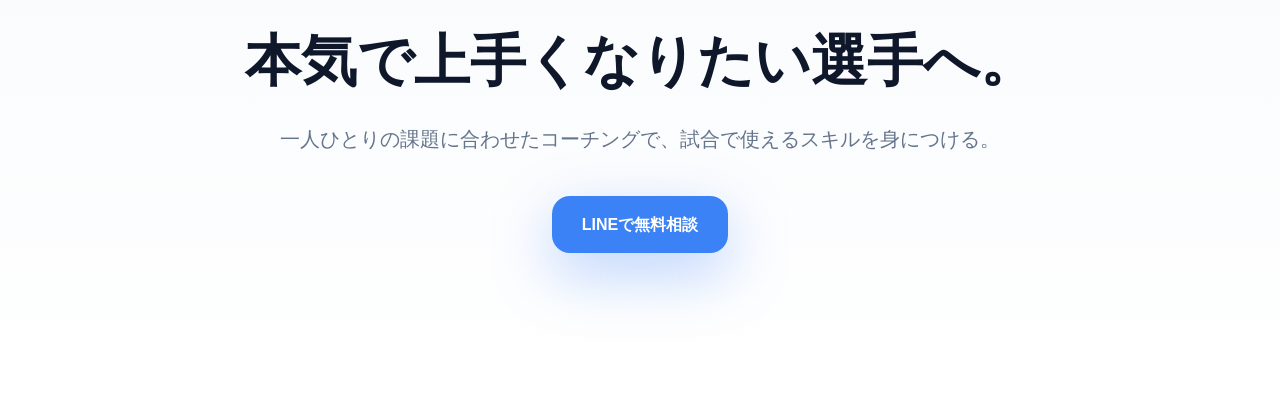
==== commit 0560f446: "Update index.html" ====
--- a/index.html
+++ b/index.html
@@ -94,7 +94,7 @@
           <li>試合で使える実践スキル</li>
           <li>初心者〜経験者対応</li>
         </ul>
-        <p class="price">¥3,500〜</p>
+        <p class="price">¥3,000〜</p>
         <span>1時間</span>
       </div>
 
@@ -110,7 +110,7 @@
             <li>チーム練習の補完</li>
         </ul>
 
-        <p class="price">¥7,500〜</p>
+        <p class="price">¥7,000〜</p>
         <span>1時間</span>
       </div>
     </div>
@@ -179,9 +179,9 @@
     <h2 class="center">料金</h2>
 
     <div class="price-list">
-      <div><span>ベーシック 1時間</span><strong>¥3,500〜</strong></div>
+      <div><span>ベーシック 1時間</span><strong>¥3,000〜</strong></div>
        <div><span>ベーシック 1ヶ月（8時間）</span><strong>¥24,000〜</strong></div>
-      <div><span>少人数 1時間</span><strong>¥7,500〜</strong></div>
+      <div><span>少人数 1時間</span><strong>¥7,000〜</strong></div>
     </div>
   </section>
 
